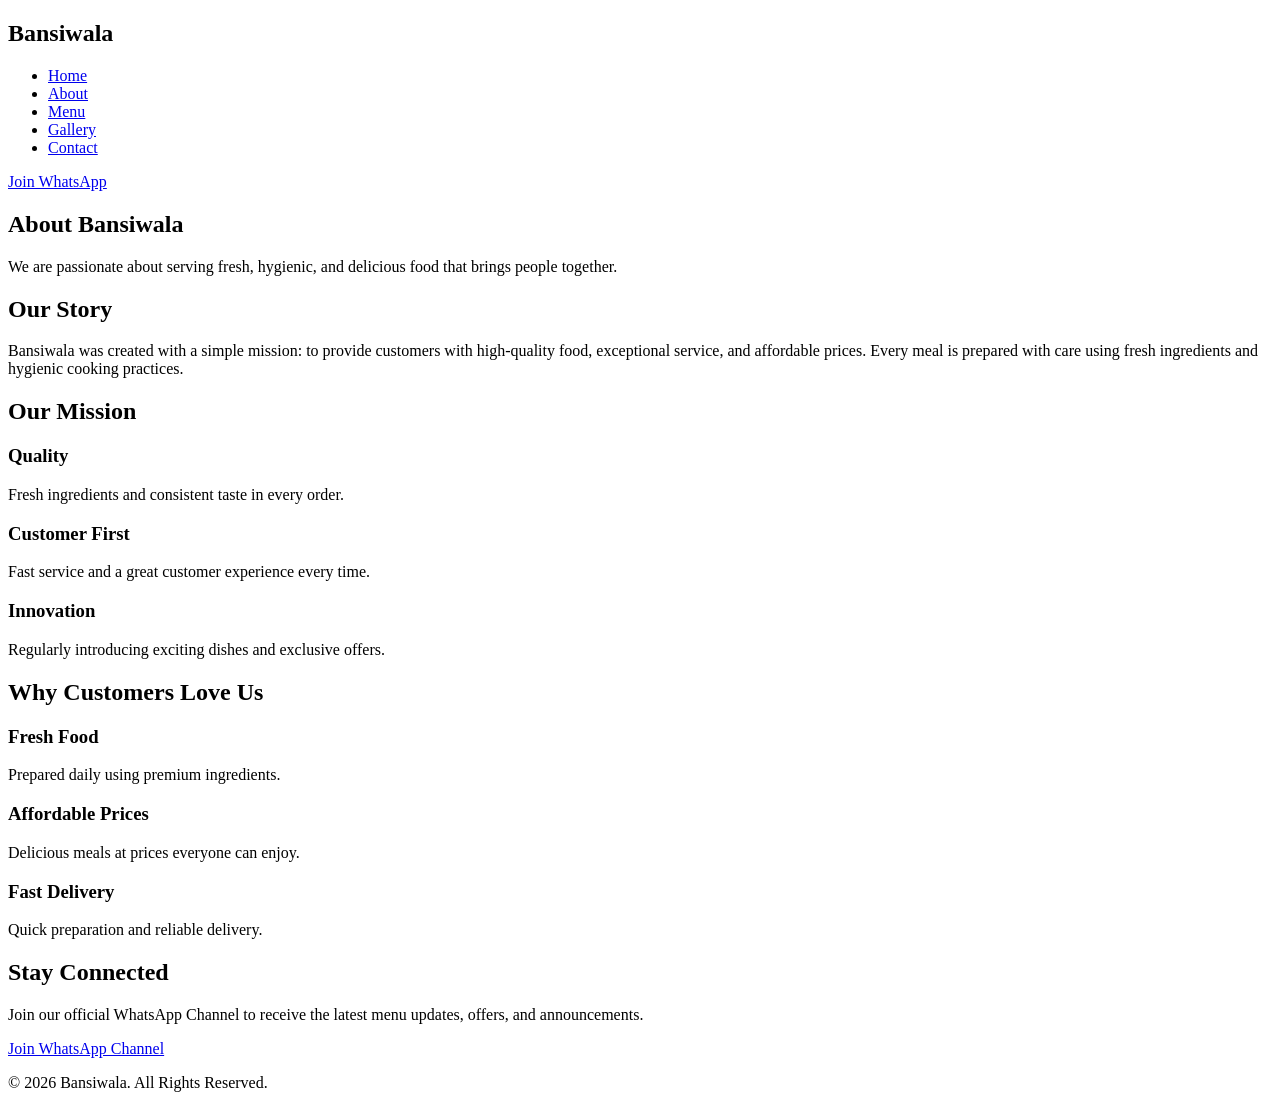
==== about.html @ 68e654a3 "Add files via upload" ====
<!DOCTYPE html>
<html lang="en">
<head>
    <meta charset="UTF-8">
    <meta name="viewport" content="width=device-width, initial-scale=1.0">
    <title>About Us | Bansiwala</title>

    <link rel="stylesheet" href="css/style.css">
</head>
<body>

    <!-- Header -->
    <header>
        <nav class="navbar">

            <div class="logo">
                <h2>Bansiwala</h2>
            </div>

            <ul class="nav-links">
                <li><a href="index.html">Home</a></li>
                <li><a href="about.html" class="active">About</a></li>
                <li><a href="menu.html">Menu</a></li>
                <li><a href="gallery.html">Gallery</a></li>
                <li><a href="contact.html">Contact</a></li>
            </ul>

            <a href="https://whatsapp.com/channel/0029VbCbAxzKAwEdVRpKkp0O"
               target="_blank"
               class="join-btn">
                Join WhatsApp
            </a>

        </nav>
    </header>

    <!-- Hero -->
    <section class="hero">

        <div class="hero-text">

            <h1>About Bansiwala</h1>

            <p>
                We are passionate about serving fresh,
                hygienic, and delicious food that brings
                people together.
            </p>

        </div>

    </section>

    <!-- Our Story -->
    <section>

        <h2>Our Story</h2>

        <p>
            Bansiwala was created with a simple mission:
            to provide customers with high-quality food,
            exceptional service, and affordable prices.
            Every meal is prepared with care using fresh
            ingredients and hygienic cooking practices.
        </p>

    </section>

    <!-- Mission -->
    <section>

        <h2>Our Mission</h2>

        <div class="cards">

            <div class="card">
                <h3>Quality</h3>
                <p>
                    Fresh ingredients and consistent taste
                    in every order.
                </p>
            </div>

            <div class="card">
                <h3>Customer First</h3>
                <p>
                    Fast service and a great customer
                    experience every time.
                </p>
            </div>

            <div class="card">
                <h3>Innovation</h3>
                <p>
                    Regularly introducing exciting dishes
                    and exclusive offers.
                </p>
            </div>

        </div>

    </section>

    <!-- Why Choose Us -->
    <section>

        <h2>Why Customers Love Us</h2>

        <div class="cards">

            <div class="card">
                <h3>Fresh Food</h3>
                <p>
                    Prepared daily using premium ingredients.
                </p>
            </div>

            <div class="card">
                <h3>Affordable Prices</h3>
                <p>
                    Delicious meals at prices everyone can enjoy.
                </p>
            </div>

            <div class="card">
                <h3>Fast Delivery</h3>
                <p>
                    Quick preparation and reliable delivery.
                </p>
            </div>

        </div>

    </section>

    <!-- WhatsApp CTA -->
    <section class="cta">

        <h2>Stay Connected</h2>

        <p>
            Join our official WhatsApp Channel to receive
            the latest menu updates, offers, and announcements.
        </p>

        <a href="https://whatsapp.com/channel/0029VbCbAxzKAwEdVRpKkp0O"
           target="_blank"
           class="hero-btn">
            Join WhatsApp Channel
        </a>

    </section>

    <!-- Footer -->
    <footer>
        <p>© 2026 Bansiwala. All Rights Reserved.</p>
    </footer>

    <script src="js/script.js"></script>

</body>
</html>
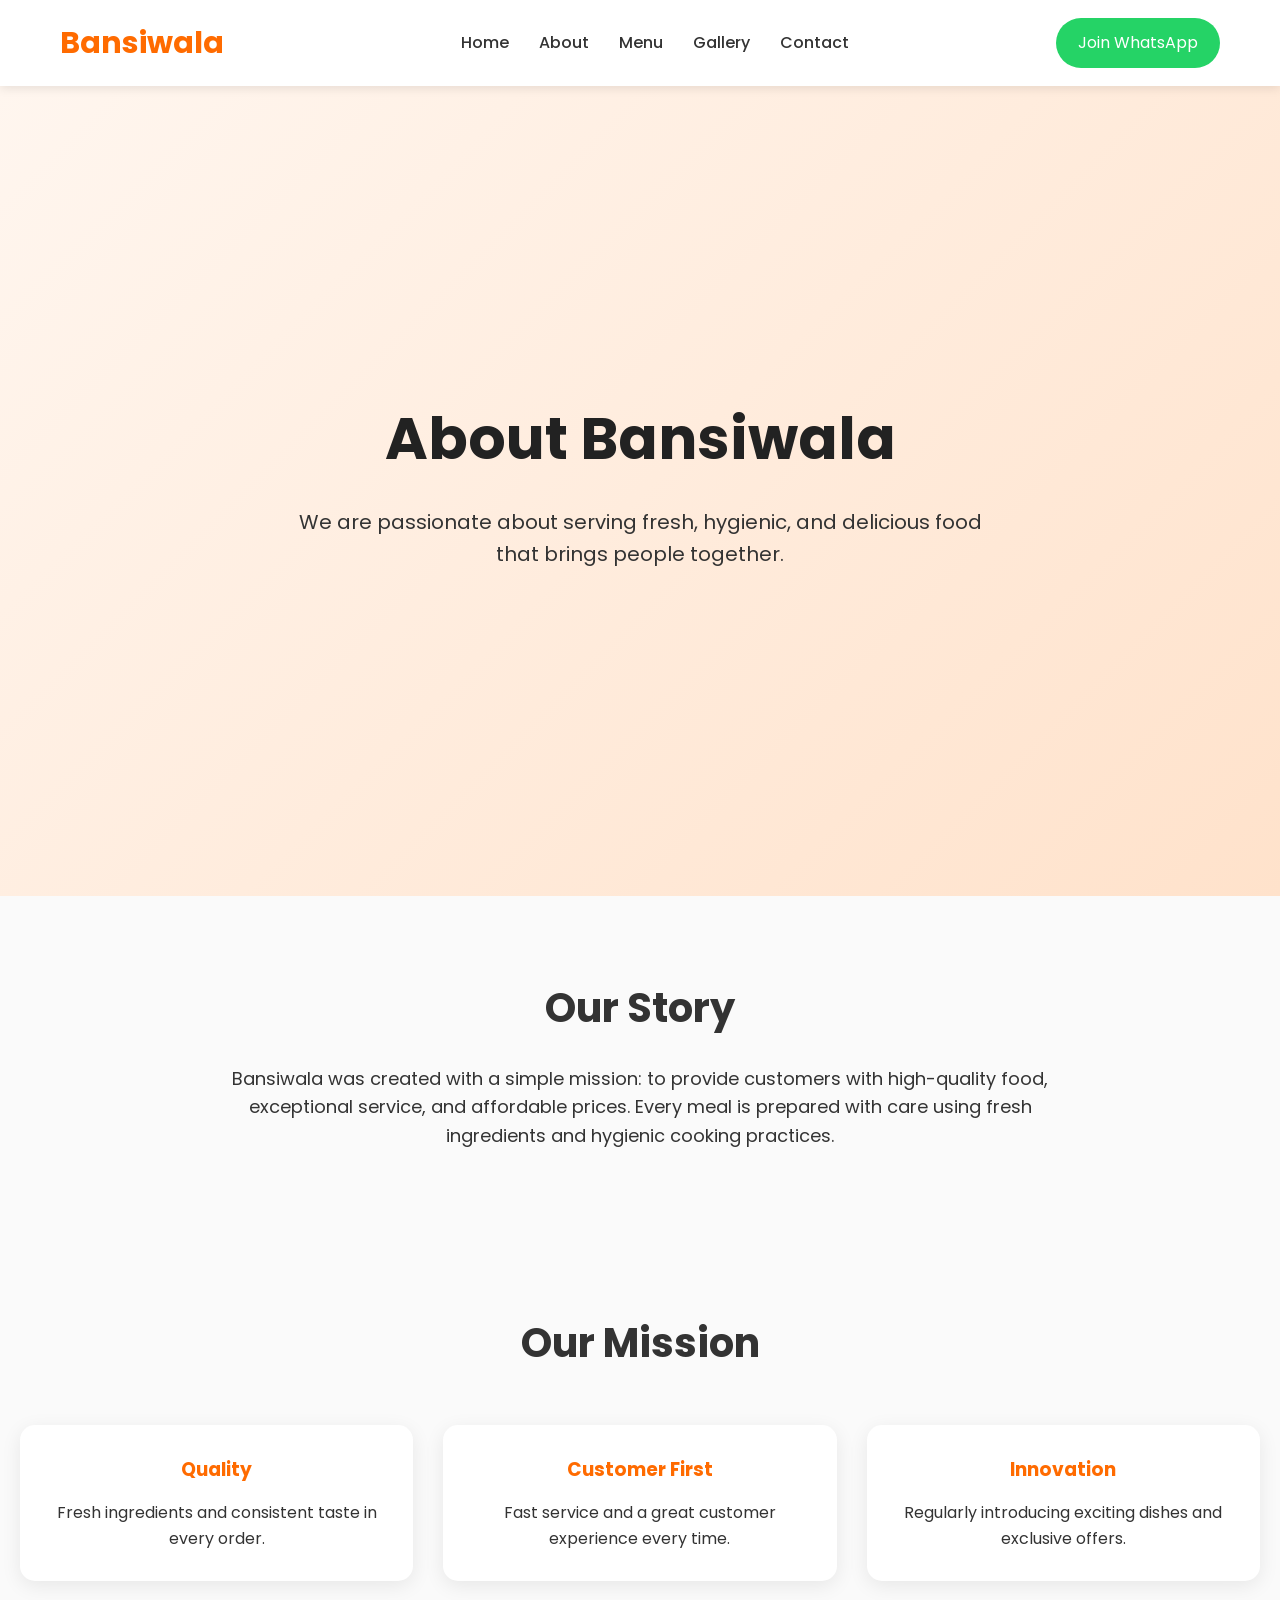
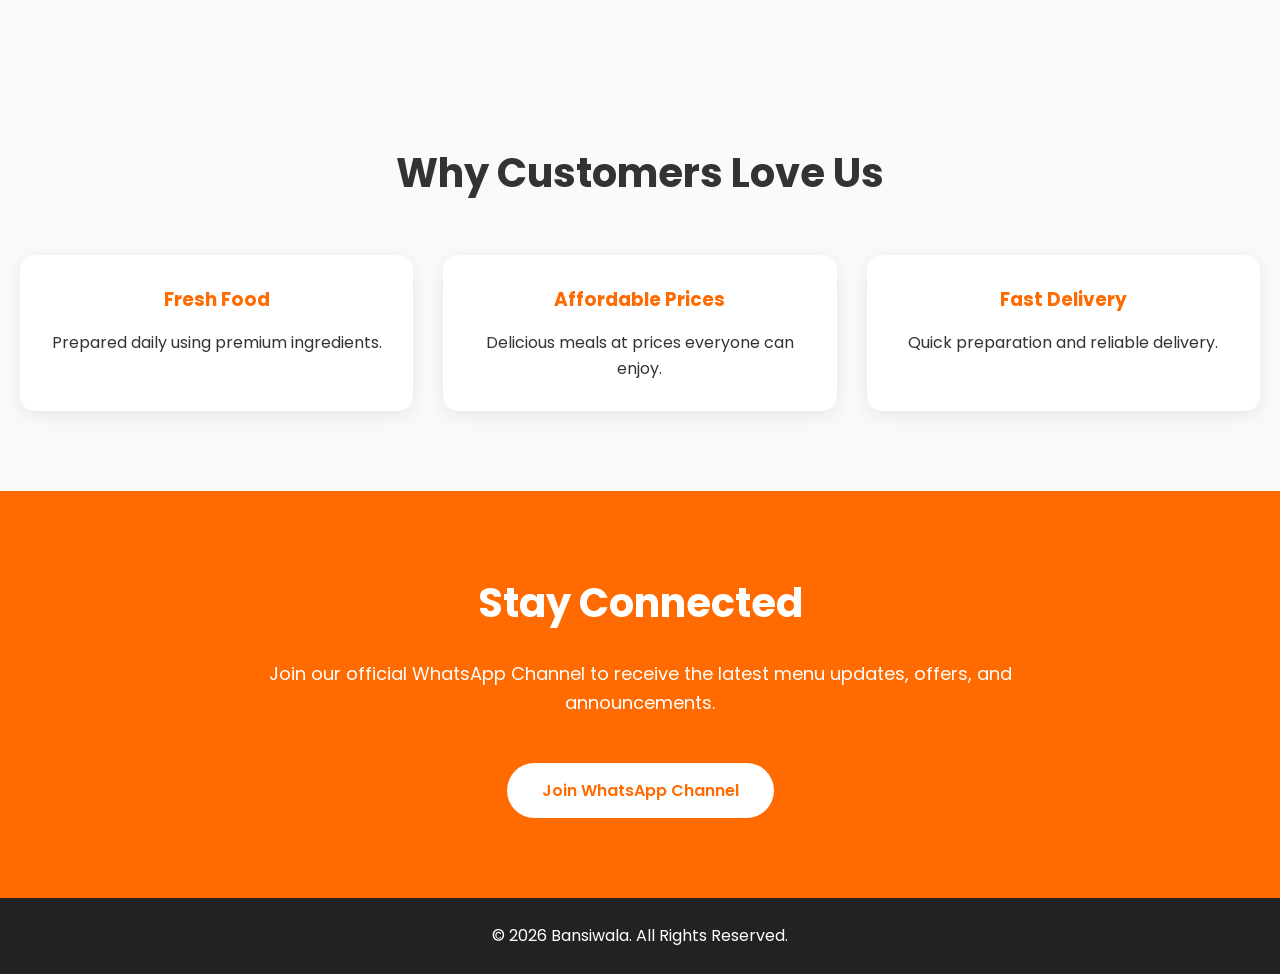
==== commit 0213914c: "Initial commit" ====
--- a/about.html
+++ b/about.html
@@ -1,162 +1,162 @@
-<!DOCTYPE html>
-<html lang="en">
-<head>
-    <meta charset="UTF-8">
-    <meta name="viewport" content="width=device-width, initial-scale=1.0">
-    <title>About Us | Bansiwala</title>
-
-    <link rel="stylesheet" href="css/style.css">
-</head>
-<body>
-
-    <!-- Header -->
-    <header>
-        <nav class="navbar">
-
-            <div class="logo">
-                <h2>Bansiwala</h2>
-            </div>
-
-            <ul class="nav-links">
-                <li><a href="index.html">Home</a></li>
-                <li><a href="about.html" class="active">About</a></li>
-                <li><a href="menu.html">Menu</a></li>
-                <li><a href="gallery.html">Gallery</a></li>
-                <li><a href="contact.html">Contact</a></li>
-            </ul>
-
-            <a href="https://whatsapp.com/channel/0029VbCbAxzKAwEdVRpKkp0O"
-               target="_blank"
-               class="join-btn">
-                Join WhatsApp
-            </a>
-
-        </nav>
-    </header>
-
-    <!-- Hero -->
-    <section class="hero">
-
-        <div class="hero-text">
-
-            <h1>About Bansiwala</h1>
-
-            <p>
-                We are passionate about serving fresh,
-                hygienic, and delicious food that brings
-                people together.
-            </p>
-
-        </div>
-
-    </section>
-
-    <!-- Our Story -->
-    <section>
-
-        <h2>Our Story</h2>
-
-        <p>
-            Bansiwala was created with a simple mission:
-            to provide customers with high-quality food,
-            exceptional service, and affordable prices.
-            Every meal is prepared with care using fresh
-            ingredients and hygienic cooking practices.
-        </p>
-
-    </section>
-
-    <!-- Mission -->
-    <section>
-
-        <h2>Our Mission</h2>
-
-        <div class="cards">
-
-            <div class="card">
-                <h3>Quality</h3>
-                <p>
-                    Fresh ingredients and consistent taste
-                    in every order.
-                </p>
-            </div>
-
-            <div class="card">
-                <h3>Customer First</h3>
-                <p>
-                    Fast service and a great customer
-                    experience every time.
-                </p>
-            </div>
-
-            <div class="card">
-                <h3>Innovation</h3>
-                <p>
-                    Regularly introducing exciting dishes
-                    and exclusive offers.
-                </p>
-            </div>
-
-        </div>
-
-    </section>
-
-    <!-- Why Choose Us -->
-    <section>
-
-        <h2>Why Customers Love Us</h2>
-
-        <div class="cards">
-
-            <div class="card">
-                <h3>Fresh Food</h3>
-                <p>
-                    Prepared daily using premium ingredients.
-                </p>
-            </div>
-
-            <div class="card">
-                <h3>Affordable Prices</h3>
-                <p>
-                    Delicious meals at prices everyone can enjoy.
-                </p>
-            </div>
-
-            <div class="card">
-                <h3>Fast Delivery</h3>
-                <p>
-                    Quick preparation and reliable delivery.
-                </p>
-            </div>
-
-        </div>
-
-    </section>
-
-    <!-- WhatsApp CTA -->
-    <section class="cta">
-
-        <h2>Stay Connected</h2>
-
-        <p>
-            Join our official WhatsApp Channel to receive
-            the latest menu updates, offers, and announcements.
-        </p>
-
-        <a href="https://whatsapp.com/channel/0029VbCbAxzKAwEdVRpKkp0O"
-           target="_blank"
-           class="hero-btn">
-            Join WhatsApp Channel
-        </a>
-
-    </section>
-
-    <!-- Footer -->
-    <footer>
-        <p>© 2026 Bansiwala. All Rights Reserved.</p>
-    </footer>
-
-    <script src="js/script.js"></script>
-
-</body>
+<!DOCTYPE html>
+<html lang="en">
+<head>
+    <meta charset="UTF-8">
+    <meta name="viewport" content="width=device-width, initial-scale=1.0">
+    <title>About Us | Bansiwala</title>
+
+    <link rel="stylesheet" href="css/style.css">
+</head>
+<body>
+
+    <!-- Header -->
+    <header>
+        <nav class="navbar">
+
+            <div class="logo">
+                <h2>Bansiwala</h2>
+            </div>
+
+            <ul class="nav-links">
+                <li><a href="index.html">Home</a></li>
+                <li><a href="about.html" class="active">About</a></li>
+                <li><a href="menu.html">Menu</a></li>
+                <li><a href="gallery.html">Gallery</a></li>
+                <li><a href="contact.html">Contact</a></li>
+            </ul>
+
+            <a href="https://whatsapp.com/channel/0029VbCbAxzKAwEdVRpKkp0O"
+               target="_blank"
+               class="join-btn">
+                Join WhatsApp
+            </a>
+
+        </nav>
+    </header>
+
+    <!-- Hero -->
+    <section class="hero">
+
+        <div class="hero-text">
+
+            <h1>About Bansiwala</h1>
+
+            <p>
+                We are passionate about serving fresh,
+                hygienic, and delicious food that brings
+                people together.
+            </p>
+
+        </div>
+
+    </section>
+
+    <!-- Our Story -->
+    <section>
+
+        <h2>Our Story</h2>
+
+        <p>
+            Bansiwala was created with a simple mission:
+            to provide customers with high-quality food,
+            exceptional service, and affordable prices.
+            Every meal is prepared with care using fresh
+            ingredients and hygienic cooking practices.
+        </p>
+
+    </section>
+
+    <!-- Mission -->
+    <section>
+
+        <h2>Our Mission</h2>
+
+        <div class="cards">
+
+            <div class="card">
+                <h3>Quality</h3>
+                <p>
+                    Fresh ingredients and consistent taste
+                    in every order.
+                </p>
+            </div>
+
+            <div class="card">
+                <h3>Customer First</h3>
+                <p>
+                    Fast service and a great customer
+                    experience every time.
+                </p>
+            </div>
+
+            <div class="card">
+                <h3>Innovation</h3>
+                <p>
+                    Regularly introducing exciting dishes
+                    and exclusive offers.
+                </p>
+            </div>
+
+        </div>
+
+    </section>
+
+    <!-- Why Choose Us -->
+    <section>
+
+        <h2>Why Customers Love Us</h2>
+
+        <div class="cards">
+
+            <div class="card">
+                <h3>Fresh Food</h3>
+                <p>
+                    Prepared daily using premium ingredients.
+                </p>
+            </div>
+
+            <div class="card">
+                <h3>Affordable Prices</h3>
+                <p>
+                    Delicious meals at prices everyone can enjoy.
+                </p>
+            </div>
+
+            <div class="card">
+                <h3>Fast Delivery</h3>
+                <p>
+                    Quick preparation and reliable delivery.
+                </p>
+            </div>
+
+        </div>
+
+    </section>
+
+    <!-- WhatsApp CTA -->
+    <section class="cta">
+
+        <h2>Stay Connected</h2>
+
+        <p>
+            Join our official WhatsApp Channel to receive
+            the latest menu updates, offers, and announcements.
+        </p>
+
+        <a href="https://whatsapp.com/channel/0029VbCbAxzKAwEdVRpKkp0O"
+           target="_blank"
+           class="hero-btn">
+            Join WhatsApp Channel
+        </a>
+
+    </section>
+
+    <!-- Footer -->
+    <footer>
+        <p>© 2026 Bansiwala. All Rights Reserved.</p>
+    </footer>
+
+    <script src="js/script.js"></script>
+
+</body>
 </html>
--- a/css/style.css
+++ b/css/style.css
@@ -0,0 +1,262 @@
+/* Google Font */
+@import url('https://fonts.googleapis.com/css2?family=Poppins:wght@300;400;500;600;700&display=swap');
+
+*{
+    margin:0;
+    padding:0;
+    box-sizing:border-box;
+    font-family:'Poppins',sans-serif;
+    scroll-behavior:smooth;
+}
+
+body{
+    background:#fafafa;
+    color:#333;
+    line-height:1.6;
+}
+
+/* ================= HEADER ================= */
+
+header{
+    position:sticky;
+    top:0;
+    width:100%;
+    background:#ffffff;
+    box-shadow:0 2px 10px rgba(0,0,0,.1);
+    z-index:1000;
+}
+
+.navbar{
+    max-width:1200px;
+    margin:auto;
+    padding:18px 20px;
+    display:flex;
+    justify-content:space-between;
+    align-items:center;
+}
+
+.logo h2{
+    color:#ff6b00;
+    font-size:30px;
+    font-weight:700;
+}
+
+.nav-links{
+    display:flex;
+    list-style:none;
+}
+
+.nav-links li{
+    margin-left:30px;
+}
+
+.nav-links a{
+    text-decoration:none;
+    color:#333;
+    font-weight:500;
+    transition:.3s;
+}
+
+.nav-links a:hover{
+    color:#ff6b00;
+}
+
+.join-btn{
+    background:#25D366;
+    color:white;
+    padding:12px 22px;
+    border-radius:40px;
+    text-decoration:none;
+    transition:.3s;
+}
+
+.join-btn:hover{
+    background:#1ea952;
+}
+
+/* ================= HERO ================= */
+
+.hero{
+    min-height:90vh;
+    display:flex;
+    justify-content:center;
+    align-items:center;
+    text-align:center;
+    padding:40px;
+    background:linear-gradient(135deg,#fff6ef,#ffe2cb);
+}
+
+.hero-text{
+    max-width:700px;
+}
+
+.hero h1{
+    font-size:58px;
+    margin-bottom:20px;
+    color:#222;
+}
+
+.hero p{
+    font-size:20px;
+    margin-bottom:18px;
+}
+
+.hero-btn{
+    display:inline-block;
+    margin-top:15px;
+    background:#ff6b00;
+    color:white;
+    text-decoration:none;
+    padding:15px 35px;
+    border-radius:50px;
+    transition:.3s;
+    font-weight:600;
+}
+
+.hero-btn:hover{
+    background:#e55f00;
+    transform:translateY(-2px);
+}
+
+/* ================= SECTION ================= */
+
+section{
+    padding:80px 20px;
+}
+
+section h2{
+    text-align:center;
+    font-size:40px;
+    margin-bottom:25px;
+}
+
+section p{
+    text-align:center;
+    max-width:850px;
+    margin:auto;
+    font-size:18px;
+}
+
+/* ================= FEATURED ================= */
+
+.cards{
+    margin-top:50px;
+    display:grid;
+    grid-template-columns:repeat(auto-fit,minmax(280px,1fr));
+    gap:30px;
+}
+
+.card{
+    background:white;
+    padding:30px;
+    border-radius:15px;
+    text-align:center;
+    box-shadow:0 5px 20px rgba(0,0,0,.08);
+    transition:.3s;
+}
+
+.card:hover{
+    transform:translateY(-10px);
+}
+
+.card h3{
+    color:#ff6b00;
+    margin-bottom:15px;
+}
+
+.card p{
+    font-size:16px;
+}
+
+/* ================= CTA ================= */
+
+.cta{
+    background:#ff6b00;
+    color:white;
+    text-align:center;
+}
+
+.cta h2{
+    color:white;
+}
+
+.cta p{
+    margin-bottom:30px;
+}
+
+.cta .hero-btn{
+    background:white;
+    color:#ff6b00;
+}
+
+.cta .hero-btn:hover{
+    background:#f1f1f1;
+}
+
+/* ================= CONTACT ================= */
+
+#contact p{
+    margin:10px auto;
+}
+
+/* ================= FOOTER ================= */
+
+footer{
+    background:#222;
+    color:white;
+    text-align:center;
+    padding:25px;
+}
+
+/* ================= RESPONSIVE ================= */
+
+@media(max-width:900px){
+
+    .navbar{
+        flex-direction:column;
+        gap:20px;
+    }
+
+    .nav-links{
+        flex-wrap:wrap;
+        justify-content:center;
+    }
+
+    .nav-links li{
+        margin:10px;
+    }
+
+    .hero h1{
+        font-size:42px;
+    }
+
+    .hero p{
+        font-size:18px;
+    }
+
+}
+
+@media(max-width:600px){
+
+    .hero{
+        padding:20px;
+    }
+
+    .hero h1{
+        font-size:34px;
+    }
+
+    section h2{
+        font-size:30px;
+    }
+
+    .hero-btn{
+        padding:13px 28px;
+    }
+
+    .join-btn{
+        width:100%;
+        text-align:center;
+    }
+
+}
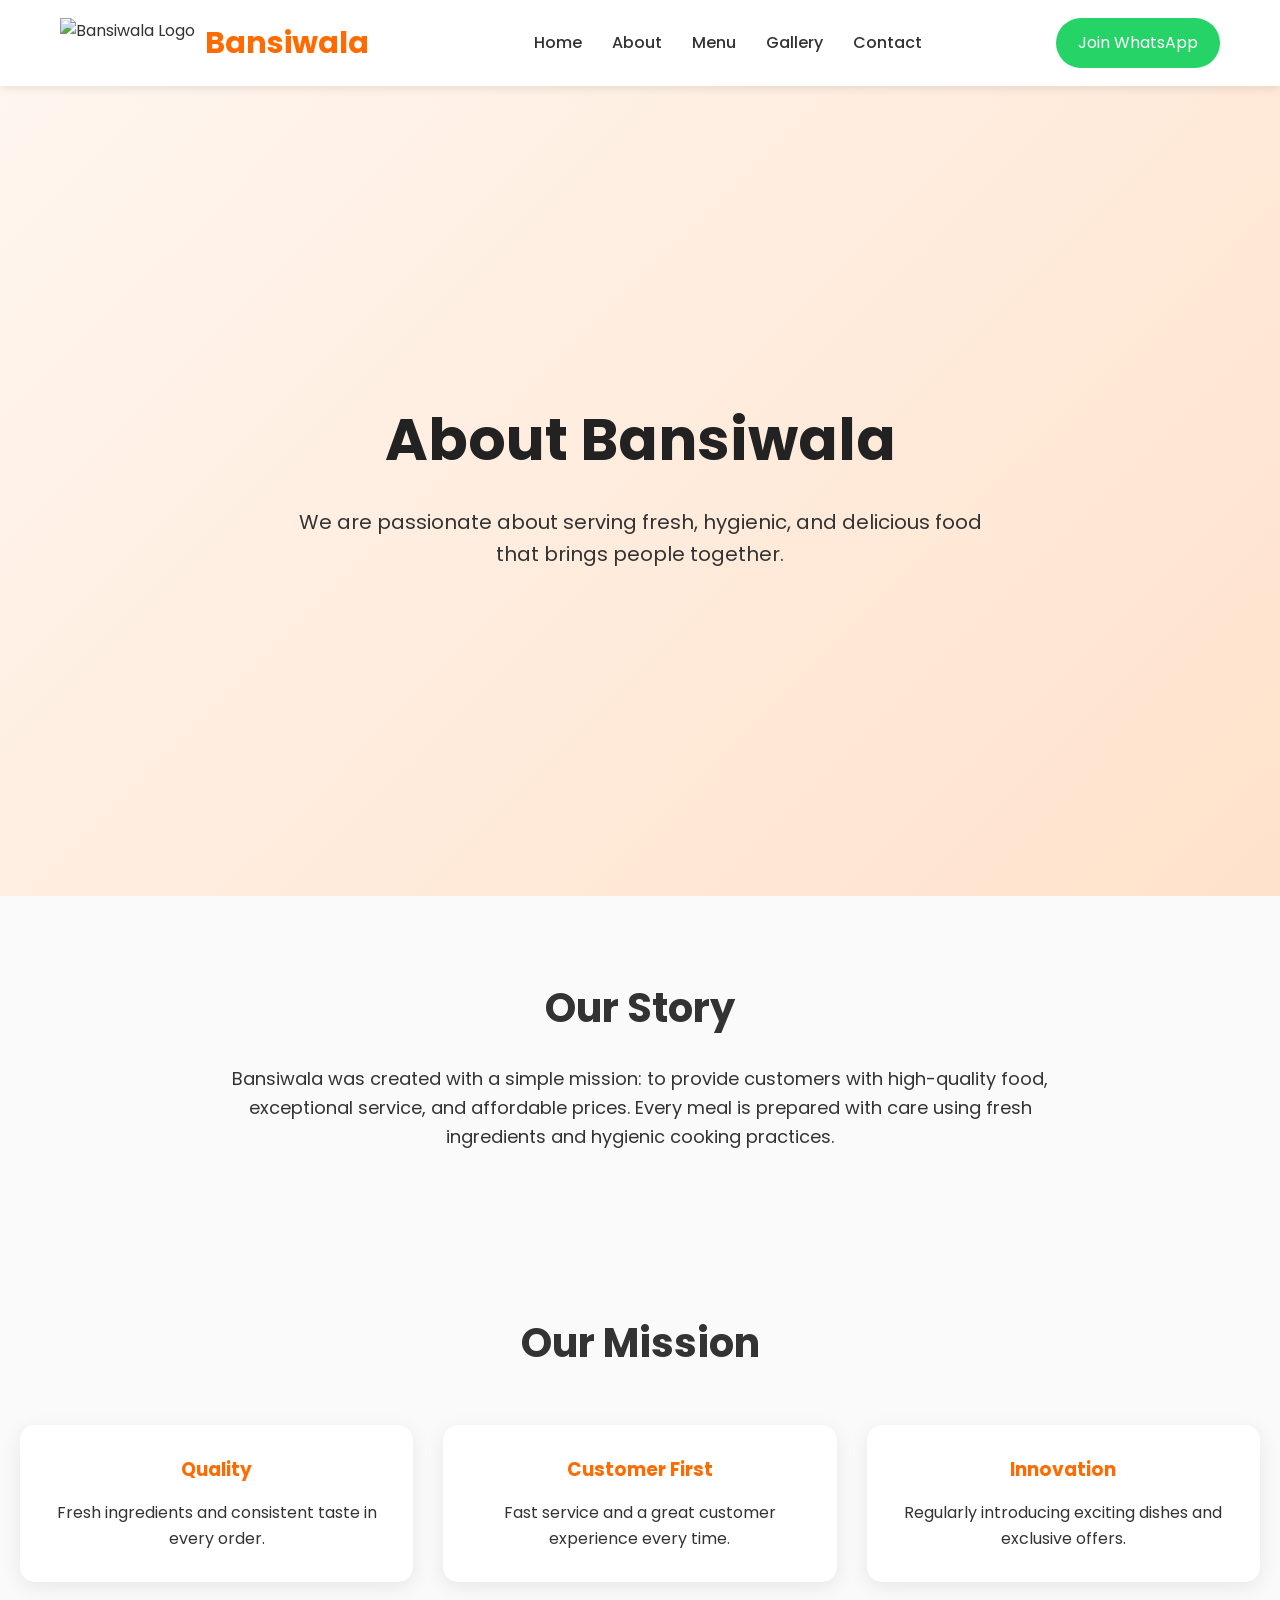
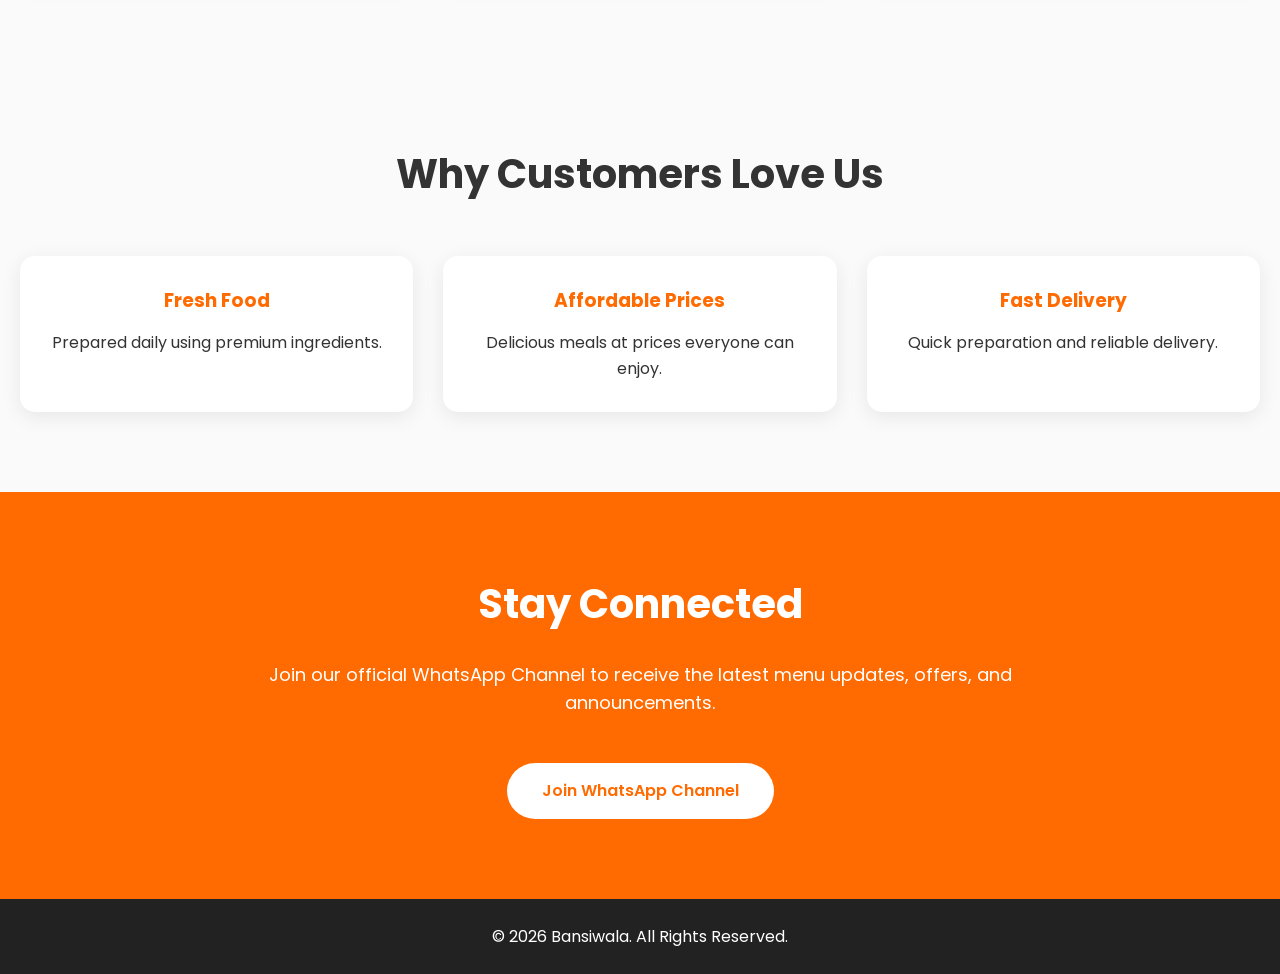
==== commit 9d9973f5: "cart chanes and format changes" ====
--- a/about.html
+++ b/about.html
@@ -14,6 +14,7 @@
         <nav class="navbar">
 
             <div class="logo">
+                <img src="images/logo.png" alt="Bansiwala Logo" class="logo-img">
                 <h2>Bansiwala</h2>
             </div>
 
@@ -156,7 +157,7 @@
         <p>© 2026 Bansiwala. All Rights Reserved.</p>
     </footer>
 
-    <script src="js/script.js"></script>
+    <script src="script/script.js"></script>
 
 </body>
 </html>
--- a/css/style.css
+++ b/css/style.css
@@ -33,6 +33,21 @@
     display:flex;
     justify-content:space-between;
     align-items:center;
+}
+
+.logo {
+    display: flex;
+    align-items: center;
+    gap: 10px;
+}
+
+.logo-img {
+    height: 50px;
+    width: auto;
+}
+
+.logo h2 {
+    margin: 0;
 }
 
 .logo h2{
@@ -208,6 +223,205 @@
     padding:25px;
 }
 
+/* ================= CART ================= */
+
+.cart-btn {
+    background: #ff6b00;
+    color: white;
+    border: none;
+    padding: 12px 22px;
+    border-radius: 40px;
+    cursor: pointer;
+    font-weight: 600;
+    font-size: 16px;
+    transition: .3s;
+}
+
+.cart-btn:hover {
+    background: #e55f00;
+}
+
+#cartCount {
+    background: #e55f00;
+    border-radius: 50%;
+    padding: 2px 8px;
+    margin-left: 5px;
+}
+
+.card-footer {
+    display: flex;
+    justify-content: space-between;
+    align-items: center;
+    margin-top: 15px;
+    padding-top: 15px;
+    border-top: 1px solid #f0f0f0;
+}
+
+.card-footer .price {
+    font-size: 22px;
+    color: #ff6b00;
+    margin: 0;
+}
+
+.add-to-cart {
+    background: #ff6b00;
+    color: white;
+    border: none;
+    padding: 8px 16px;
+    border-radius: 20px;
+    cursor: pointer;
+    font-weight: 600;
+    transition: .3s;
+    font-size: 14px;
+}
+
+.add-to-cart:hover {
+    background: #e55f00;
+    transform: scale(1.05);
+}
+
+/* Modal */
+.modal {
+    display: none;
+    position: fixed;
+    z-index: 2000;
+    left: 0;
+    top: 0;
+    width: 100%;
+    height: 100%;
+    background-color: rgba(0, 0, 0, 0.5);
+}
+
+.modal-content {
+    background-color: white;
+    margin: 5% auto;
+    padding: 30px;
+    border-radius: 15px;
+    width: 90%;
+    max-width: 500px;
+    max-height: 70vh;
+    overflow-y: auto;
+}
+
+.close {
+    color: #aaa;
+    float: right;
+    font-size: 28px;
+    font-weight: bold;
+    cursor: pointer;
+}
+
+.close:hover,
+.close:focus {
+    color: #000;
+}
+
+.modal-content h2 {
+    margin-bottom: 20px;
+    color: #ff6b00;
+}
+
+.cart-item {
+    display: flex;
+    justify-content: space-between;
+    align-items: center;
+    padding: 12px;
+    border-bottom: 1px solid #f0f0f0;
+    margin-bottom: 10px;
+}
+
+.item-info {
+    text-align: left;
+    flex: 1;
+}
+
+.item-info h4 {
+    margin: 0;
+    color: #333;
+}
+
+.item-info p {
+    margin: 5px 0 0 0;
+    color: #666;
+    font-size: 14px;
+}
+
+.item-actions {
+    display: flex;
+    align-items: center;
+    gap: 10px;
+}
+
+.qty-btn {
+    background: #f0f0f0;
+    border: none;
+    width: 28px;
+    height: 28px;
+    border-radius: 4px;
+    cursor: pointer;
+    font-weight: 600;
+}
+
+.qty-btn:hover {
+    background: #ddd;
+}
+
+.remove-btn {
+    background: #ff4444;
+    color: white;
+    border: none;
+    padding: 5px 12px;
+    border-radius: 20px;
+    cursor: pointer;
+    font-size: 12px;
+    transition: .3s;
+}
+
+.remove-btn:hover {
+    background: #cc0000;
+}
+
+.cart-total {
+    margin-top: 20px;
+    padding-top: 15px;
+    border-top: 2px solid #ff6b00;
+    text-align: right;
+}
+
+.cart-total h3 {
+    color: #ff6b00;
+    margin: 0;
+    font-size: 22px;
+}
+
+.checkout-btn {
+    width: 100%;
+    background: #25D366;
+    color: white;
+    border: none;
+    padding: 15px;
+    border-radius: 25px;
+    font-weight: 600;
+    font-size: 16px;
+    cursor: pointer;
+    margin-top: 20px;
+    transition: .3s;
+}
+
+.checkout-btn:hover {
+    background: #1ea952;
+}
+
+#cartItems {
+    min-height: 100px;
+}
+
+.empty-cart {
+    text-align: center;
+    padding: 40px 20px;
+    color: #666;
+}
+
 /* ================= RESPONSIVE ================= */
 
 @media(max-width:900px){
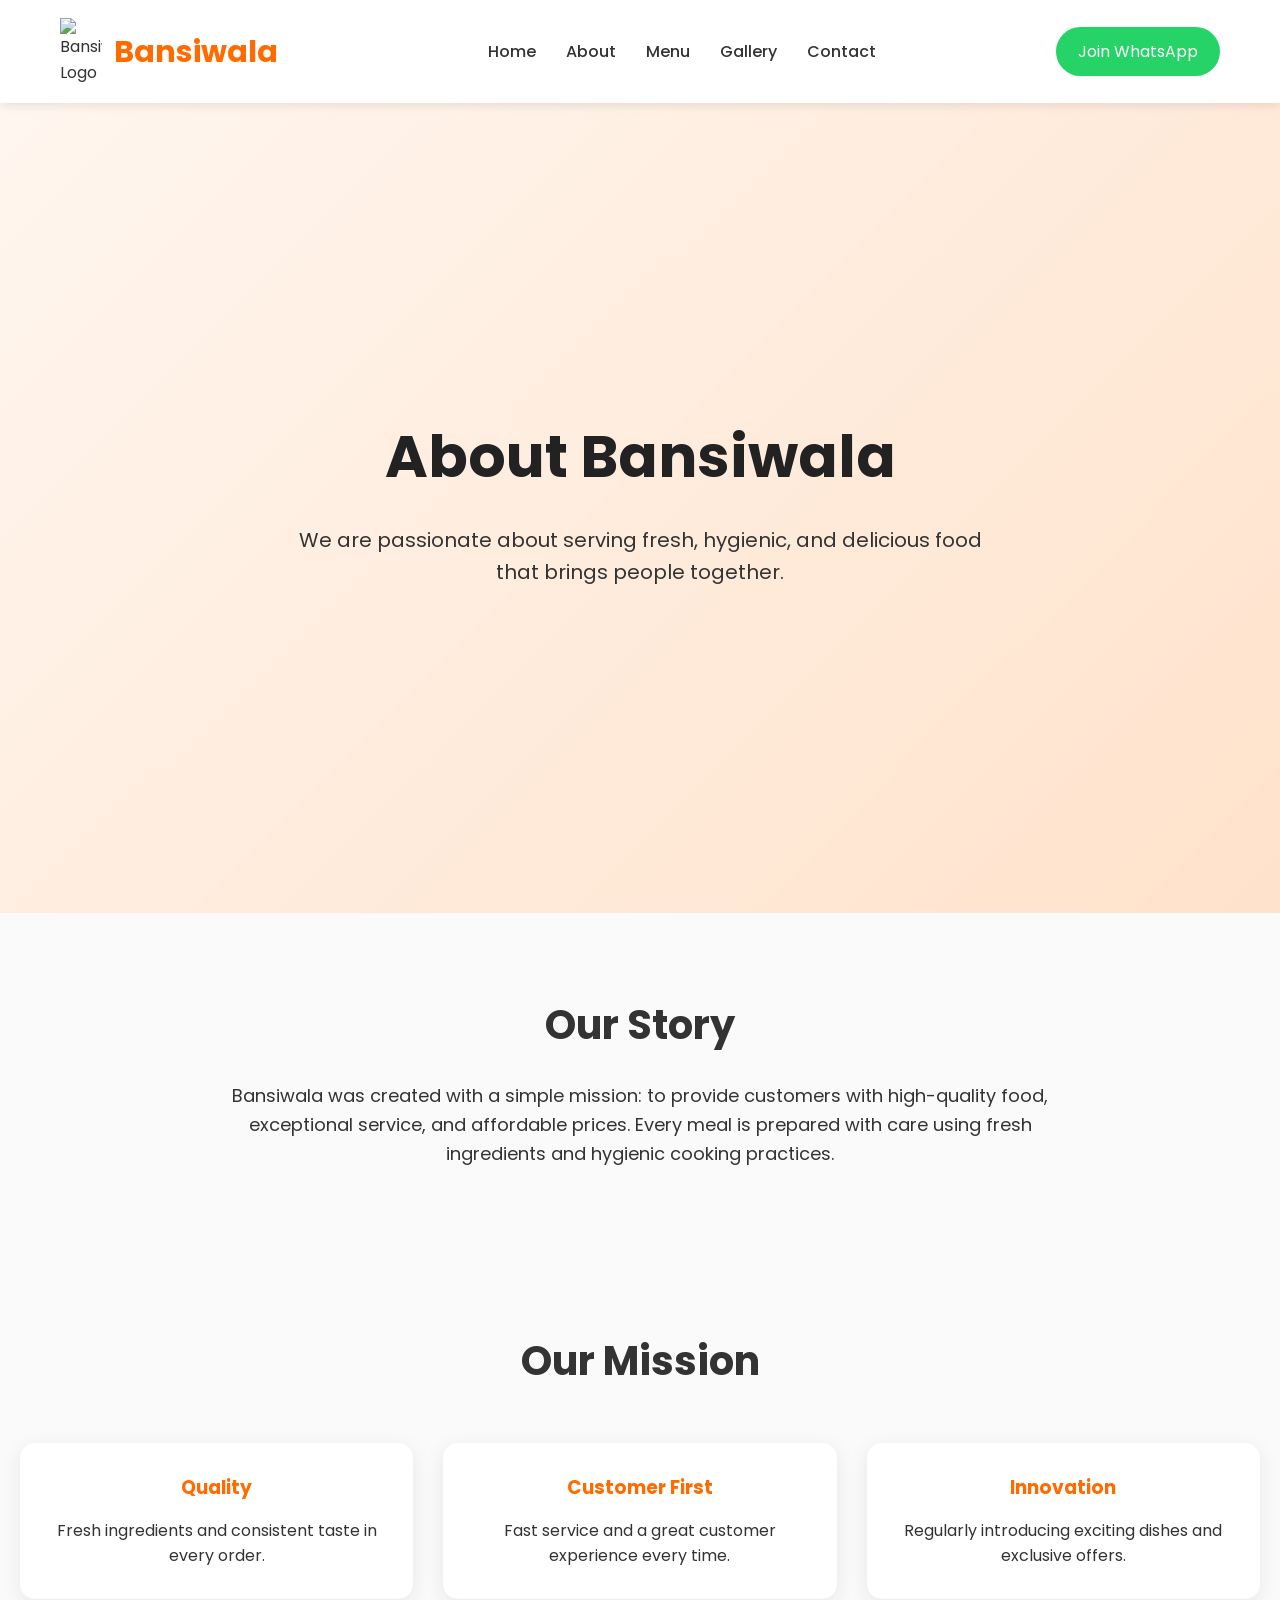
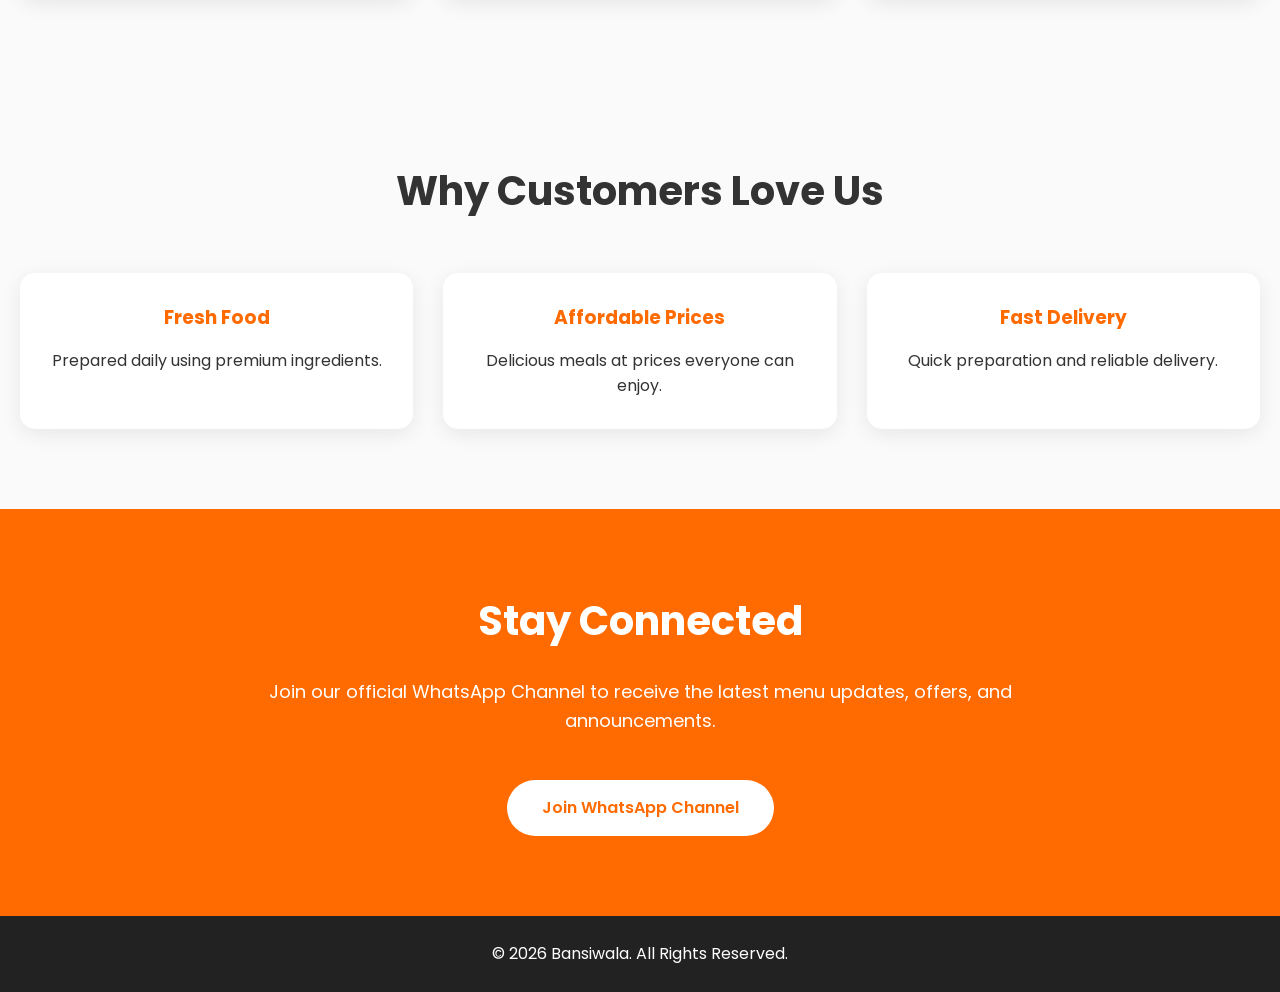
==== commit 87d17461: "Cart changes and logo changes" ====
--- a/about.html
+++ b/about.html
@@ -1,163 +1,163 @@
-<!DOCTYPE html>
-<html lang="en">
-<head>
-    <meta charset="UTF-8">
-    <meta name="viewport" content="width=device-width, initial-scale=1.0">
-    <title>About Us | Bansiwala</title>
-
-    <link rel="stylesheet" href="css/style.css">
-</head>
-<body>
-
-    <!-- Header -->
-    <header>
-        <nav class="navbar">
-
-            <div class="logo">
-                <img src="images/logo.png" alt="Bansiwala Logo" class="logo-img">
-                <h2>Bansiwala</h2>
-            </div>
-
-            <ul class="nav-links">
-                <li><a href="index.html">Home</a></li>
-                <li><a href="about.html" class="active">About</a></li>
-                <li><a href="menu.html">Menu</a></li>
-                <li><a href="gallery.html">Gallery</a></li>
-                <li><a href="contact.html">Contact</a></li>
-            </ul>
-
-            <a href="https://whatsapp.com/channel/0029VbCbAxzKAwEdVRpKkp0O"
-               target="_blank"
-               class="join-btn">
-                Join WhatsApp
-            </a>
-
-        </nav>
-    </header>
-
-    <!-- Hero -->
-    <section class="hero">
-
-        <div class="hero-text">
-
-            <h1>About Bansiwala</h1>
-
-            <p>
-                We are passionate about serving fresh,
-                hygienic, and delicious food that brings
-                people together.
-            </p>
-
-        </div>
-
-    </section>
-
-    <!-- Our Story -->
-    <section>
-
-        <h2>Our Story</h2>
-
-        <p>
-            Bansiwala was created with a simple mission:
-            to provide customers with high-quality food,
-            exceptional service, and affordable prices.
-            Every meal is prepared with care using fresh
-            ingredients and hygienic cooking practices.
-        </p>
-
-    </section>
-
-    <!-- Mission -->
-    <section>
-
-        <h2>Our Mission</h2>
-
-        <div class="cards">
-
-            <div class="card">
-                <h3>Quality</h3>
-                <p>
-                    Fresh ingredients and consistent taste
-                    in every order.
-                </p>
-            </div>
-
-            <div class="card">
-                <h3>Customer First</h3>
-                <p>
-                    Fast service and a great customer
-                    experience every time.
-                </p>
-            </div>
-
-            <div class="card">
-                <h3>Innovation</h3>
-                <p>
-                    Regularly introducing exciting dishes
-                    and exclusive offers.
-                </p>
-            </div>
-
-        </div>
-
-    </section>
-
-    <!-- Why Choose Us -->
-    <section>
-
-        <h2>Why Customers Love Us</h2>
-
-        <div class="cards">
-
-            <div class="card">
-                <h3>Fresh Food</h3>
-                <p>
-                    Prepared daily using premium ingredients.
-                </p>
-            </div>
-
-            <div class="card">
-                <h3>Affordable Prices</h3>
-                <p>
-                    Delicious meals at prices everyone can enjoy.
-                </p>
-            </div>
-
-            <div class="card">
-                <h3>Fast Delivery</h3>
-                <p>
-                    Quick preparation and reliable delivery.
-                </p>
-            </div>
-
-        </div>
-
-    </section>
-
-    <!-- WhatsApp CTA -->
-    <section class="cta">
-
-        <h2>Stay Connected</h2>
-
-        <p>
-            Join our official WhatsApp Channel to receive
-            the latest menu updates, offers, and announcements.
-        </p>
-
-        <a href="https://whatsapp.com/channel/0029VbCbAxzKAwEdVRpKkp0O"
-           target="_blank"
-           class="hero-btn">
-            Join WhatsApp Channel
-        </a>
-
-    </section>
-
-    <!-- Footer -->
-    <footer>
-        <p>© 2026 Bansiwala. All Rights Reserved.</p>
-    </footer>
-
-    <script src="script/script.js"></script>
-
-</body>
+<!DOCTYPE html>
+<html lang="en">
+<head>
+    <meta charset="UTF-8">
+    <meta name="viewport" content="width=device-width, initial-scale=1.0">
+    <title>About Us | Bansiwala</title>
+
+    <link rel="stylesheet" href="css/style.css">
+</head>
+<body>
+
+    <!-- Header -->
+    <header>
+        <nav class="navbar">
+
+            <div class="logo">
+                <img src="images/logo.png" alt="Bansiwala Logo" class="logo-img">
+                <h2>Bansiwala</h2>
+            </div>
+
+            <ul class="nav-links">
+                <li><a href="index.html">Home</a></li>
+                <li><a href="about.html" class="active">About</a></li>
+                <li><a href="menu.html">Menu</a></li>
+                <li><a href="gallery.html">Gallery</a></li>
+                <li><a href="contact.html">Contact</a></li>
+            </ul>
+
+            <a href="https://whatsapp.com/channel/0029VbCbAxzKAwEdVRpKkp0O"
+               target="_blank"
+               class="join-btn">
+                Join WhatsApp
+            </a>
+
+        </nav>
+    </header>
+
+    <!-- Hero -->
+    <section class="hero">
+
+        <div class="hero-text">
+
+            <h1>About Bansiwala</h1>
+
+            <p>
+                We are passionate about serving fresh,
+                hygienic, and delicious food that brings
+                people together.
+            </p>
+
+        </div>
+
+    </section>
+
+    <!-- Our Story -->
+    <section>
+
+        <h2>Our Story</h2>
+
+        <p>
+            Bansiwala was created with a simple mission:
+            to provide customers with high-quality food,
+            exceptional service, and affordable prices.
+            Every meal is prepared with care using fresh
+            ingredients and hygienic cooking practices.
+        </p>
+
+    </section>
+
+    <!-- Mission -->
+    <section>
+
+        <h2>Our Mission</h2>
+
+        <div class="cards">
+
+            <div class="card">
+                <h3>Quality</h3>
+                <p>
+                    Fresh ingredients and consistent taste
+                    in every order.
+                </p>
+            </div>
+
+            <div class="card">
+                <h3>Customer First</h3>
+                <p>
+                    Fast service and a great customer
+                    experience every time.
+                </p>
+            </div>
+
+            <div class="card">
+                <h3>Innovation</h3>
+                <p>
+                    Regularly introducing exciting dishes
+                    and exclusive offers.
+                </p>
+            </div>
+
+        </div>
+
+    </section>
+
+    <!-- Why Choose Us -->
+    <section>
+
+        <h2>Why Customers Love Us</h2>
+
+        <div class="cards">
+
+            <div class="card">
+                <h3>Fresh Food</h3>
+                <p>
+                    Prepared daily using premium ingredients.
+                </p>
+            </div>
+
+            <div class="card">
+                <h3>Affordable Prices</h3>
+                <p>
+                    Delicious meals at prices everyone can enjoy.
+                </p>
+            </div>
+
+            <div class="card">
+                <h3>Fast Delivery</h3>
+                <p>
+                    Quick preparation and reliable delivery.
+                </p>
+            </div>
+
+        </div>
+
+    </section>
+
+    <!-- WhatsApp CTA -->
+    <section class="cta">
+
+        <h2>Stay Connected</h2>
+
+        <p>
+            Join our official WhatsApp Channel to receive
+            the latest menu updates, offers, and announcements.
+        </p>
+
+        <a href="https://whatsapp.com/channel/0029VbCbAxzKAwEdVRpKkp0O"
+           target="_blank"
+           class="hero-btn">
+            Join WhatsApp Channel
+        </a>
+
+    </section>
+
+    <!-- Footer -->
+    <footer>
+        <p>© 2026 Bansiwala. All Rights Reserved.</p>
+    </footer>
+
+    <script src="js/script.js"></script>
+
+</body>
 </html>
--- a/css/style.css
+++ b/css/style.css
@@ -1,476 +1,275 @@
-/* Google Font */
-@import url('https://fonts.googleapis.com/css2?family=Poppins:wght@300;400;500;600;700&display=swap');
-
-*{
-    margin:0;
-    padding:0;
-    box-sizing:border-box;
-    font-family:'Poppins',sans-serif;
-    scroll-behavior:smooth;
-}
-
-body{
-    background:#fafafa;
-    color:#333;
-    line-height:1.6;
-}
-
-/* ================= HEADER ================= */
-
-header{
-    position:sticky;
-    top:0;
-    width:100%;
-    background:#ffffff;
-    box-shadow:0 2px 10px rgba(0,0,0,.1);
-    z-index:1000;
-}
-
-.navbar{
-    max-width:1200px;
-    margin:auto;
-    padding:18px 20px;
-    display:flex;
-    justify-content:space-between;
-    align-items:center;
-}
-
-.logo {
-    display: flex;
-    align-items: center;
-    gap: 10px;
-}
-
-.logo-img {
-    height: 50px;
-    width: auto;
-}
-
-.logo h2 {
-    margin: 0;
-}
-
-.logo h2{
-    color:#ff6b00;
-    font-size:30px;
-    font-weight:700;
-}
-
-.nav-links{
-    display:flex;
-    list-style:none;
-}
-
-.nav-links li{
-    margin-left:30px;
-}
-
-.nav-links a{
-    text-decoration:none;
-    color:#333;
-    font-weight:500;
-    transition:.3s;
-}
-
-.nav-links a:hover{
-    color:#ff6b00;
-}
-
-.join-btn{
-    background:#25D366;
-    color:white;
-    padding:12px 22px;
-    border-radius:40px;
-    text-decoration:none;
-    transition:.3s;
-}
-
-.join-btn:hover{
-    background:#1ea952;
-}
-
-/* ================= HERO ================= */
-
-.hero{
-    min-height:90vh;
-    display:flex;
-    justify-content:center;
-    align-items:center;
-    text-align:center;
-    padding:40px;
-    background:linear-gradient(135deg,#fff6ef,#ffe2cb);
-}
-
-.hero-text{
-    max-width:700px;
-}
-
-.hero h1{
-    font-size:58px;
-    margin-bottom:20px;
-    color:#222;
-}
-
-.hero p{
-    font-size:20px;
-    margin-bottom:18px;
-}
-
-.hero-btn{
-    display:inline-block;
-    margin-top:15px;
-    background:#ff6b00;
-    color:white;
-    text-decoration:none;
-    padding:15px 35px;
-    border-radius:50px;
-    transition:.3s;
-    font-weight:600;
-}
-
-.hero-btn:hover{
-    background:#e55f00;
-    transform:translateY(-2px);
-}
-
-/* ================= SECTION ================= */
-
-section{
-    padding:80px 20px;
-}
-
-section h2{
-    text-align:center;
-    font-size:40px;
-    margin-bottom:25px;
-}
-
-section p{
-    text-align:center;
-    max-width:850px;
-    margin:auto;
-    font-size:18px;
-}
-
-/* ================= FEATURED ================= */
-
-.cards{
-    margin-top:50px;
-    display:grid;
-    grid-template-columns:repeat(auto-fit,minmax(280px,1fr));
-    gap:30px;
-}
-
-.card{
-    background:white;
-    padding:30px;
-    border-radius:15px;
-    text-align:center;
-    box-shadow:0 5px 20px rgba(0,0,0,.08);
-    transition:.3s;
-}
-
-.card:hover{
-    transform:translateY(-10px);
-}
-
-.card h3{
-    color:#ff6b00;
-    margin-bottom:15px;
-}
-
-.card p{
-    font-size:16px;
-}
-
-/* ================= CTA ================= */
-
-.cta{
-    background:#ff6b00;
-    color:white;
-    text-align:center;
-}
-
-.cta h2{
-    color:white;
-}
-
-.cta p{
-    margin-bottom:30px;
-}
-
-.cta .hero-btn{
-    background:white;
-    color:#ff6b00;
-}
-
-.cta .hero-btn:hover{
-    background:#f1f1f1;
-}
-
-/* ================= CONTACT ================= */
-
-#contact p{
-    margin:10px auto;
-}
-
-/* ================= FOOTER ================= */
-
-footer{
-    background:#222;
-    color:white;
-    text-align:center;
-    padding:25px;
-}
-
-/* ================= CART ================= */
-
-.cart-btn {
-    background: #ff6b00;
-    color: white;
-    border: none;
-    padding: 12px 22px;
-    border-radius: 40px;
-    cursor: pointer;
-    font-weight: 600;
-    font-size: 16px;
-    transition: .3s;
-}
-
-.cart-btn:hover {
-    background: #e55f00;
-}
-
-#cartCount {
-    background: #e55f00;
-    border-radius: 50%;
-    padding: 2px 8px;
-    margin-left: 5px;
-}
-
-.card-footer {
-    display: flex;
-    justify-content: space-between;
-    align-items: center;
-    margin-top: 15px;
-    padding-top: 15px;
-    border-top: 1px solid #f0f0f0;
-}
-
-.card-footer .price {
-    font-size: 22px;
-    color: #ff6b00;
-    margin: 0;
-}
-
-.add-to-cart {
-    background: #ff6b00;
-    color: white;
-    border: none;
-    padding: 8px 16px;
-    border-radius: 20px;
-    cursor: pointer;
-    font-weight: 600;
-    transition: .3s;
-    font-size: 14px;
-}
-
-.add-to-cart:hover {
-    background: #e55f00;
-    transform: scale(1.05);
-}
-
-/* Modal */
-.modal {
-    display: none;
-    position: fixed;
-    z-index: 2000;
-    left: 0;
-    top: 0;
-    width: 100%;
-    height: 100%;
-    background-color: rgba(0, 0, 0, 0.5);
-}
-
-.modal-content {
-    background-color: white;
-    margin: 5% auto;
-    padding: 30px;
-    border-radius: 15px;
-    width: 90%;
-    max-width: 500px;
-    max-height: 70vh;
-    overflow-y: auto;
-}
-
-.close {
-    color: #aaa;
-    float: right;
-    font-size: 28px;
-    font-weight: bold;
-    cursor: pointer;
-}
-
-.close:hover,
-.close:focus {
-    color: #000;
-}
-
-.modal-content h2 {
-    margin-bottom: 20px;
-    color: #ff6b00;
-}
-
-.cart-item {
-    display: flex;
-    justify-content: space-between;
-    align-items: center;
-    padding: 12px;
-    border-bottom: 1px solid #f0f0f0;
-    margin-bottom: 10px;
-}
-
-.item-info {
-    text-align: left;
-    flex: 1;
-}
-
-.item-info h4 {
-    margin: 0;
-    color: #333;
-}
-
-.item-info p {
-    margin: 5px 0 0 0;
-    color: #666;
-    font-size: 14px;
-}
-
-.item-actions {
-    display: flex;
-    align-items: center;
-    gap: 10px;
-}
-
-.qty-btn {
-    background: #f0f0f0;
-    border: none;
-    width: 28px;
-    height: 28px;
-    border-radius: 4px;
-    cursor: pointer;
-    font-weight: 600;
-}
-
-.qty-btn:hover {
-    background: #ddd;
-}
-
-.remove-btn {
-    background: #ff4444;
-    color: white;
-    border: none;
-    padding: 5px 12px;
-    border-radius: 20px;
-    cursor: pointer;
-    font-size: 12px;
-    transition: .3s;
-}
-
-.remove-btn:hover {
-    background: #cc0000;
-}
-
-.cart-total {
-    margin-top: 20px;
-    padding-top: 15px;
-    border-top: 2px solid #ff6b00;
-    text-align: right;
-}
-
-.cart-total h3 {
-    color: #ff6b00;
-    margin: 0;
-    font-size: 22px;
-}
-
-.checkout-btn {
-    width: 100%;
-    background: #25D366;
-    color: white;
-    border: none;
-    padding: 15px;
-    border-radius: 25px;
-    font-weight: 600;
-    font-size: 16px;
-    cursor: pointer;
-    margin-top: 20px;
-    transition: .3s;
-}
-
-.checkout-btn:hover {
-    background: #1ea952;
-}
-
-#cartItems {
-    min-height: 100px;
-}
-
-.empty-cart {
-    text-align: center;
-    padding: 40px 20px;
-    color: #666;
-}
-
-/* ================= RESPONSIVE ================= */
-
-@media(max-width:900px){
-
-    .navbar{
-        flex-direction:column;
-        gap:20px;
-    }
-
-    .nav-links{
-        flex-wrap:wrap;
-        justify-content:center;
-    }
-
-    .nav-links li{
-        margin:10px;
-    }
-
-    .hero h1{
-        font-size:42px;
-    }
-
-    .hero p{
-        font-size:18px;
-    }
-
-}
-
-@media(max-width:600px){
-
-    .hero{
-        padding:20px;
-    }
-
-    .hero h1{
-        font-size:34px;
-    }
-
-    section h2{
-        font-size:30px;
-    }
-
-    .hero-btn{
-        padding:13px 28px;
-    }
-
-    .join-btn{
-        width:100%;
-        text-align:center;
-    }
-
+/* Google Font */
+@import url('https://fonts.googleapis.com/css2?family=Poppins:wght@300;400;500;600;700&display=swap');
+
+*{
+    margin:0;
+    padding:0;
+    box-sizing:border-box;
+    font-family:'Poppins',sans-serif;
+    scroll-behavior:smooth;
+}
+
+body{
+    background:#fafafa;
+    color:#333;
+    line-height:1.6;
+}
+
+/* ================= HEADER ================= */
+
+header{
+    position:sticky;
+    top:0;
+    width:100%;
+    background:#ffffff;
+    box-shadow:0 2px 10px rgba(0,0,0,.1);
+    z-index:1000;
+}
+
+.navbar{
+    max-width:1200px;
+    margin:auto;
+    padding:18px 20px;
+    display:flex;
+    justify-content:space-between;
+    align-items:center;
+}
+
+.logo{
+    display:flex;
+    align-items:center;
+    gap:12px;
+}
+
+.logo-img{
+    width:42px;
+    height:auto;
+    display:block;
+}
+
+.logo h2{
+    color:#ff6b00;
+    font-size:30px;
+    font-weight:700;
+    margin:0;
+}
+
+.nav-links{
+    display:flex;
+    list-style:none;
+}
+
+.nav-links li{
+    margin-left:30px;
+}
+
+.nav-links a{
+    text-decoration:none;
+    color:#333;
+    font-weight:500;
+    transition:.3s;
+}
+
+.nav-links a:hover{
+    color:#ff6b00;
+}
+
+.join-btn{
+    background:#25D366;
+    color:white;
+    padding:12px 22px;
+    border-radius:40px;
+    text-decoration:none;
+    transition:.3s;
+}
+
+.join-btn:hover{
+    background:#1ea952;
+}
+
+/* ================= HERO ================= */
+
+.hero{
+    min-height:90vh;
+    display:flex;
+    justify-content:center;
+    align-items:center;
+    text-align:center;
+    padding:40px;
+    background:linear-gradient(135deg,#fff6ef,#ffe2cb);
+}
+
+.hero-text{
+    max-width:700px;
+}
+
+.hero h1{
+    font-size:58px;
+    margin-bottom:20px;
+    color:#222;
+}
+
+.hero p{
+    font-size:20px;
+    margin-bottom:18px;
+}
+
+.hero-btn{
+    display:inline-block;
+    margin-top:15px;
+    background:#ff6b00;
+    color:white;
+    text-decoration:none;
+    padding:15px 35px;
+    border-radius:50px;
+    transition:.3s;
+    font-weight:600;
+}
+
+.hero-btn:hover{
+    background:#e55f00;
+    transform:translateY(-2px);
+}
+
+/* ================= SECTION ================= */
+
+section{
+    padding:80px 20px;
+}
+
+section h2{
+    text-align:center;
+    font-size:40px;
+    margin-bottom:25px;
+}
+
+section p{
+    text-align:center;
+    max-width:850px;
+    margin:auto;
+    font-size:18px;
+}
+
+/* ================= FEATURED ================= */
+
+.cards{
+    margin-top:50px;
+    display:grid;
+    grid-template-columns:repeat(auto-fit,minmax(280px,1fr));
+    gap:30px;
+}
+
+.card{
+    background:white;
+    padding:30px;
+    border-radius:15px;
+    text-align:center;
+    box-shadow:0 5px 20px rgba(0,0,0,.08);
+    transition:.3s;
+}
+
+.card:hover{
+    transform:translateY(-10px);
+}
+
+.card h3{
+    color:#ff6b00;
+    margin-bottom:15px;
+}
+
+.card p{
+    font-size:16px;
+}
+
+/* ================= CTA ================= */
+
+.cta{
+    background:#ff6b00;
+    color:white;
+    text-align:center;
+}
+
+.cta h2{
+    color:white;
+}
+
+.cta p{
+    margin-bottom:30px;
+}
+
+.cta .hero-btn{
+    background:white;
+    color:#ff6b00;
+}
+
+.cta .hero-btn:hover{
+    background:#f1f1f1;
+}
+
+/* ================= CONTACT ================= */
+
+#contact p{
+    margin:10px auto;
+}
+
+/* ================= FOOTER ================= */
+
+footer{
+    background:#222;
+    color:white;
+    text-align:center;
+    padding:25px;
+}
+
+/* ================= RESPONSIVE ================= */
+
+@media(max-width:900px){
+
+    .navbar{
+        flex-direction:column;
+        gap:20px;
+    }
+
+    .nav-links{
+        flex-wrap:wrap;
+        justify-content:center;
+    }
+
+    .nav-links li{
+        margin:10px;
+    }
+
+    .hero h1{
+        font-size:42px;
+    }
+
+    .hero p{
+        font-size:18px;
+    }
+
+}
+
+@media(max-width:600px){
+
+    .hero{
+        padding:20px;
+    }
+
+    .hero h1{
+        font-size:34px;
+    }
+
+    section h2{
+        font-size:30px;
+    }
+
+    .hero-btn{
+        padding:13px 28px;
+    }
+
+    .join-btn{
+        width:100%;
+        text-align:center;
+    }
+
 }
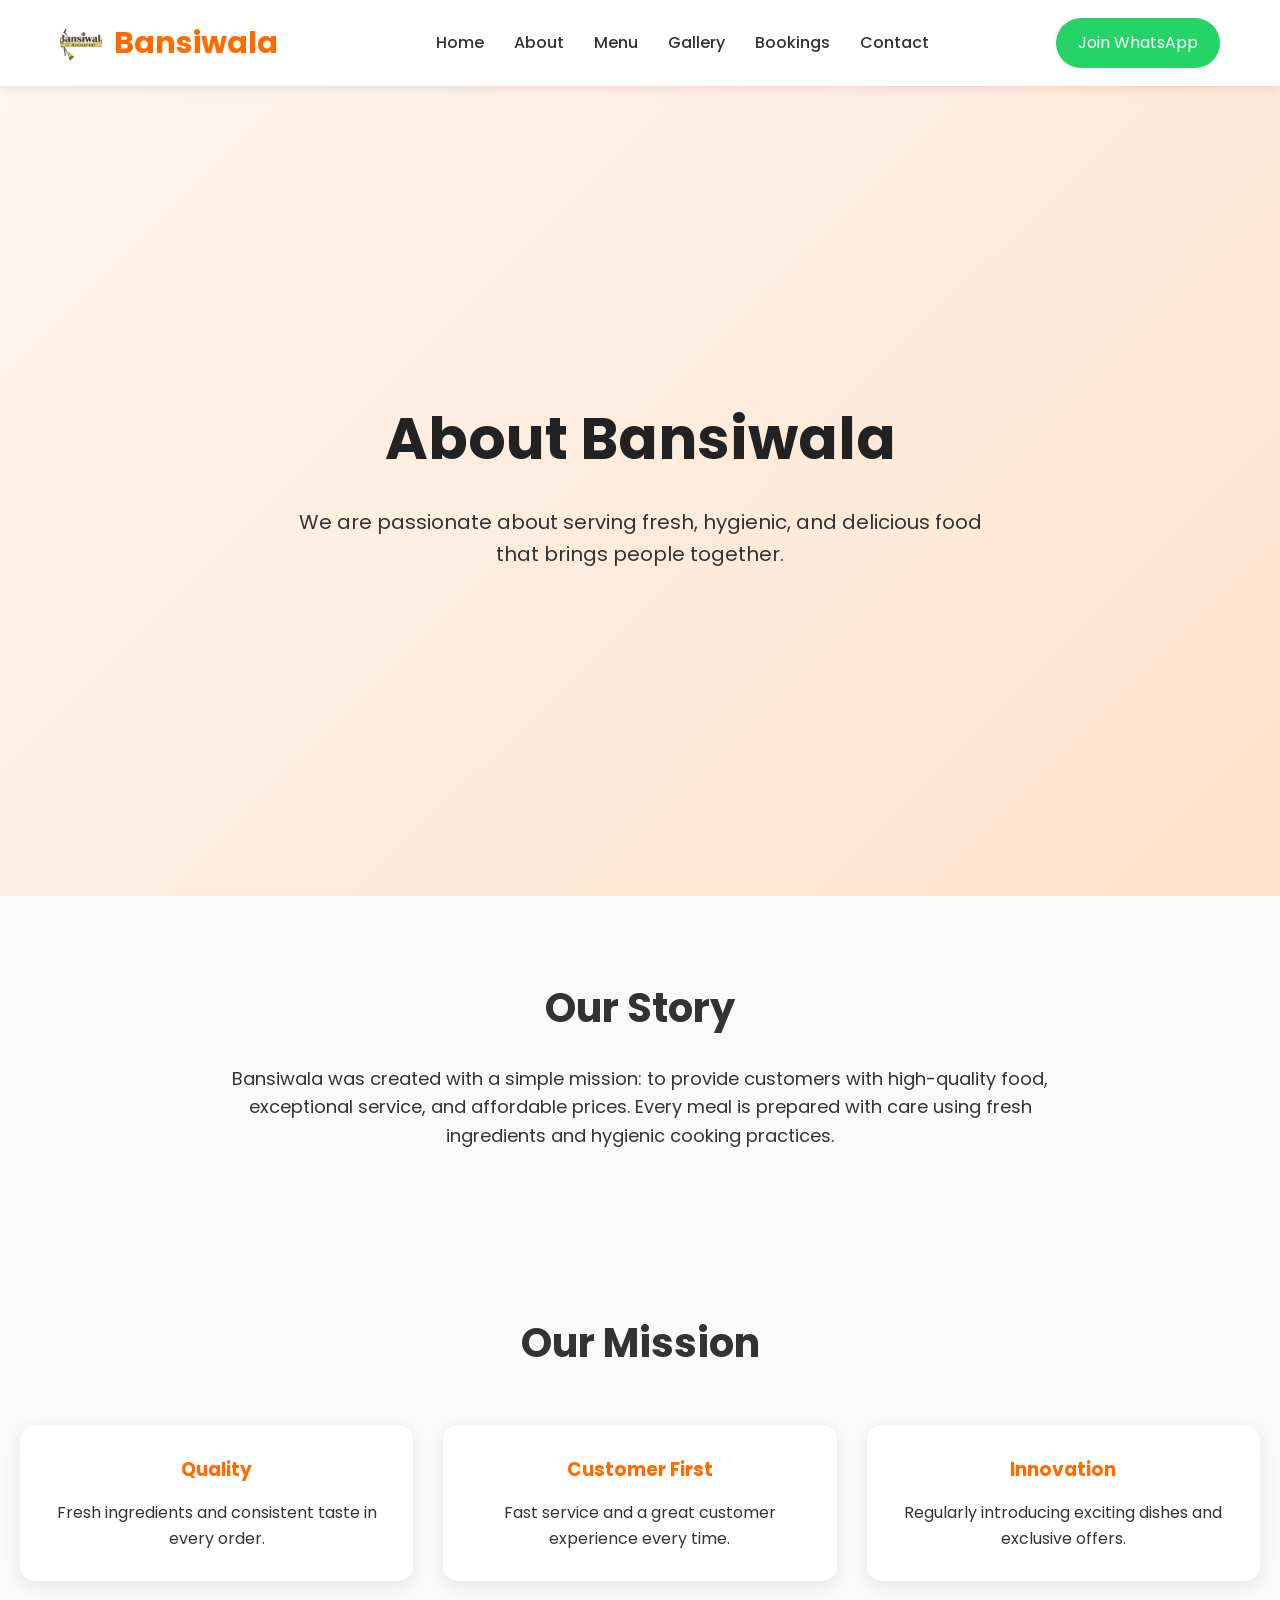
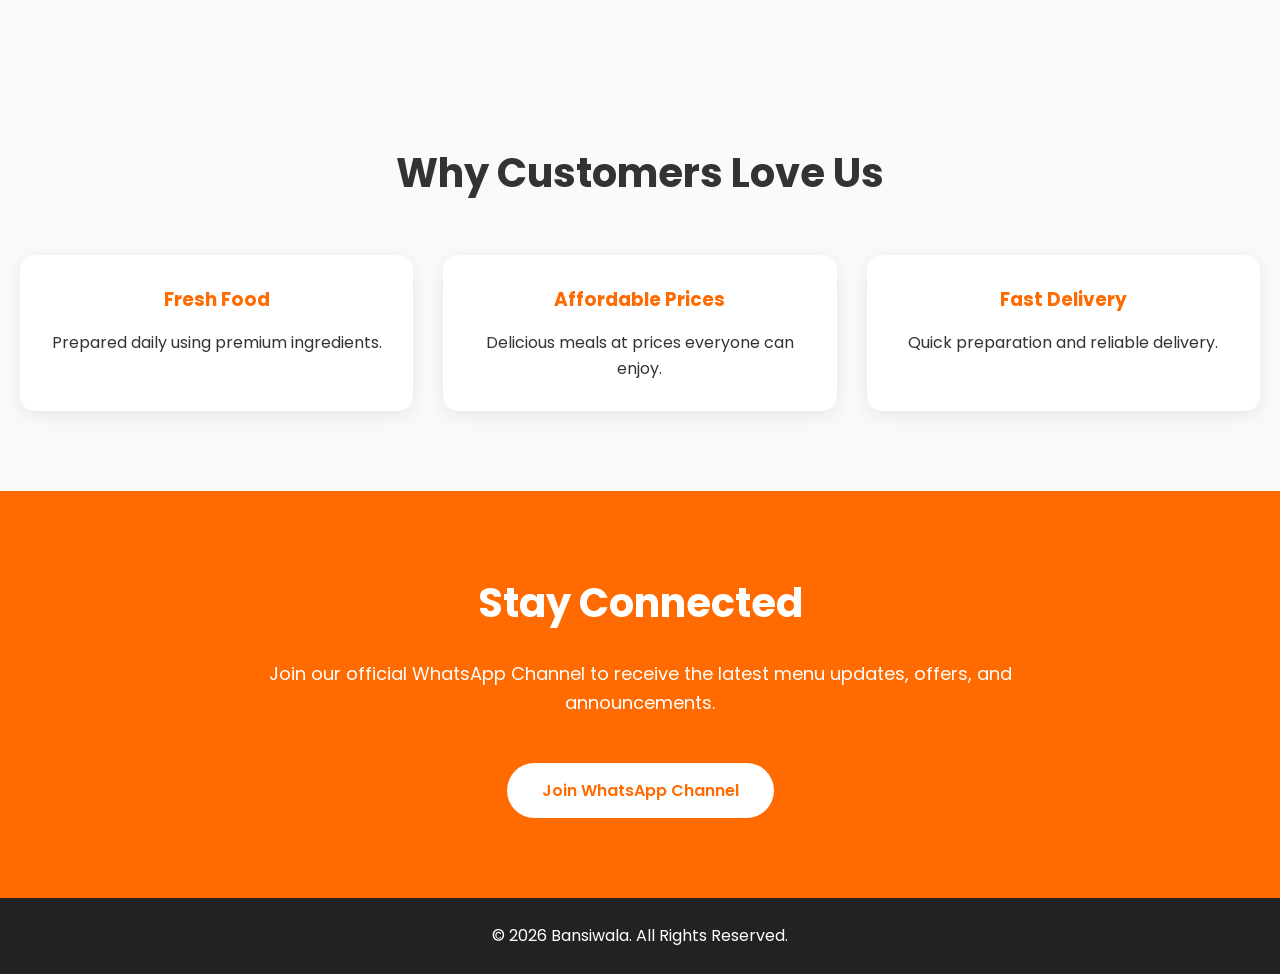
==== commit cbfc6a20: "Add bookings page and menu updates" ====
--- a/about.html
+++ b/about.html
@@ -23,6 +23,7 @@
                 <li><a href="about.html" class="active">About</a></li>
                 <li><a href="menu.html">Menu</a></li>
                 <li><a href="gallery.html">Gallery</a></li>
+                <li><a href="bookings.html">Bookings</a></li>
                 <li><a href="contact.html">Contact</a></li>
             </ul>
 
--- a/css/style.css
+++ b/css/style.css
@@ -43,8 +43,10 @@
 
 .logo-img{
     width:42px;
-    height:auto;
+    height:42px;
     display:block;
+    border-radius:50%;
+    object-fit:cover;
 }
 
 .logo h2{
@@ -87,6 +89,341 @@
     background:#1ea952;
 }
 
+.cart-btn{
+    background:#ff6b00;
+    color:#fff;
+    padding:12px 20px;
+    border-radius:40px;
+    border:none;
+    cursor:pointer;
+    font-weight:600;
+    transition:.3s;
+}
+
+.cart-btn:hover{
+    background:#e65c00;
+}
+
+.add-to-cart{
+    background:#ff6b00;
+    color:#fff;
+    border:none;
+    padding:12px 18px;
+    border-radius:10px;
+    cursor:pointer;
+    font-weight:600;
+    transition:.3s;
+}
+
+.add-to-cart:hover{
+    background:#e65c00;
+}
+
+.modal{
+    display:none;
+    position:fixed;
+    inset:0;
+    background:rgba(0,0,0,0.45);
+    align-items:center;
+    justify-content:center;
+    padding:20px;
+    z-index:2000;
+}
+
+.modal.open{
+    display:flex;
+}
+
+.modal-content{
+    width:100%;
+    max-width:580px;
+    background:#fffefb;
+    padding:28px 24px 24px;
+    border-radius:26px;
+    box-shadow:0 28px 100px rgba(0,0,0,0.18);
+    position:relative;
+    border:1px solid rgba(255,107,0,0.22);
+}
+
+.modal-content h2{
+    margin:0 0 18px;
+    color:#ff6b00;
+    font-size:28px;
+    letter-spacing:.2px;
+    text-align:center;
+}
+
+#cartItems{
+    max-height:420px;
+    overflow-y:auto;
+    padding-right:6px;
+    margin-bottom:14px;
+}
+
+#cartItems::-webkit-scrollbar{
+    width:8px;
+}
+
+#cartItems::-webkit-scrollbar-track{
+    background:transparent;
+}
+
+#cartItems::-webkit-scrollbar-thumb{
+    background:rgba(255,107,0,0.35);
+    border-radius:999px;
+}
+
+.cart-total{
+    background:#fff7ed;
+    border:1px solid rgba(255,107,0,0.12);
+    padding:18px 20px;
+    border-radius:18px;
+    display:flex;
+    justify-content:space-between;
+    align-items:center;
+    gap:12px;
+}
+
+.cart-total h3{
+    margin:0;
+    font-size:18px;
+    color:#333;
+}
+
+.cart-total span{
+    color:#ff6b00;
+    font-weight:700;
+    font-size:20px;
+}
+
+.cart-item{
+    display:flex;
+    justify-content:space-between;
+    align-items:center;
+    gap:14px;
+    padding:18px 18px;
+    border-radius:18px;
+    background:#fff;
+    margin-bottom:14px;
+    border:1px solid rgba(255,107,0,0.12);
+}
+
+.cart-item:last-child{
+    margin-bottom:0;
+}
+
+.cart-item h4{
+    font-size:17px;
+    margin:0 0 8px;
+}
+
+.cart-item p{
+    margin:0;
+    color:#666;
+    font-size:15px;
+}
+
+.cart-item-right{
+    display:flex;
+    align-items:center;
+    gap:10px;
+    flex-wrap:wrap;
+    justify-content:flex-end;
+    min-width:145px;
+}
+
+.qty-controls{
+    display:flex;
+    align-items:center;
+    gap:8px;
+    margin-top:10px;
+}
+
+.qty-btn{
+    width:32px;
+    height:32px;
+    border:none;
+    background:#ff6b00;
+    color:#fff;
+    border-radius:10px;
+    cursor:pointer;
+    font-size:18px;
+    line-height:1;
+    transition:.3s;
+}
+
+.qty-btn:hover{
+    background:#e65c00;
+}
+
+.qty-value{
+    min-width:28px;
+    text-align:center;
+    font-weight:700;
+}
+
+.remove-item-btn{
+    background:#fff;
+    color:#ff6b00;
+    border:1px solid #ff6b00;
+    border-radius:10px;
+    padding:8px 14px;
+    cursor:pointer;
+    transition:.3s;
+}
+
+.remove-item-btn:hover{
+    background:#ff6b00;
+    color:#fff;
+}
+
+.checkout-btn{
+    background:#ff6b00;
+    color:#fff;
+    border:none;
+    padding:14px 25px;
+    border-radius:14px;
+    cursor:pointer;
+    transition:.3s;
+    width:100%;
+    font-size:16px;
+}
+
+.checkout-btn:hover{
+    background:#e65c00;
+}
+
+@media(max-width:640px){
+    .cart-item{
+        flex-direction:column;
+        align-items:flex-start;
+    }
+
+    .cart-item-right{
+        width:100%;
+        justify-content:space-between;
+    }
+
+    .cart-total{
+        flex-direction:column;
+        align-items:flex-start;
+    }
+}
+
+.close{
+    position:absolute;
+    top:18px;
+    right:18px;
+    width:38px;
+    height:38px;
+    display:flex;
+    align-items:center;
+    justify-content:center;
+    cursor:pointer;
+    border-radius:50%;
+    background:#f5f5f5;
+    font-size:22px;
+    color:#333;
+}
+
+.cart-item{
+    display:flex;
+    justify-content:space-between;
+    align-items:center;
+    gap:12px;
+    padding:18px 16px;
+    border-radius:14px;
+    background:#fff7ed;
+    margin-bottom:12px;
+    border:1px solid rgba(255,107,0,0.12);
+}
+
+.cart-item:last-child{
+    border-bottom:none;
+}
+
+.cart-item h4{
+    font-size:16px;
+    margin:0;
+}
+
+.cart-item span{
+    font-weight:700;
+}
+
+.cart-item-right{
+    display:flex;
+    align-items:center;
+    gap:10px;
+}
+
+.qty-controls{
+    display:flex;
+    align-items:center;
+    gap:8px;
+    margin-top:8px;
+}
+
+.qty-btn{
+    width:32px;
+    height:32px;
+    border:none;
+    background:#ff6b00;
+    color:#fff;
+    border-radius:8px;
+    cursor:pointer;
+    font-size:18px;
+    line-height:1;
+    transition:.3s;
+}
+
+.qty-btn:hover{
+    background:#e65c00;
+}
+
+.qty-value{
+    min-width:28px;
+    text-align:center;
+    font-weight:600;
+}
+
+.remove-item-btn{
+    background:#fff;
+    color:#ff6b00;
+    border:1px solid #ff6b00;
+    border-radius:10px;
+    padding:8px 12px;
+    cursor:pointer;
+    transition:.3s;
+}
+
+.remove-item-btn:hover{
+    background:#ff6b00;
+    color:#fff;
+}
+
+.cart-actions{
+    display:flex;
+    justify-content:flex-end;
+    gap:12px;
+    flex-wrap:wrap;
+    margin-top:18px;
+}
+
+.checkout-btn{
+    background:#ff6b00;
+    color:#fff;
+    border:none;
+    padding:12px 20px;
+    border-radius:10px;
+    cursor:pointer;
+    transition:.3s;
+}
+
+.checkout-btn:hover{
+    background:#e65c00;
+}
+
 /* ================= HERO ================= */
 
 .hero{
@@ -148,6 +485,106 @@
     max-width:850px;
     margin:auto;
     font-size:18px;
+}
+
+.booking-section{
+    display:grid;
+    grid-template-columns:1.1fr 1fr;
+    gap:32px;
+    align-items:start;
+    padding:60px 20px 80px;
+    max-width:1200px;
+    margin:auto;
+}
+
+.booking-info,
+.booking-form-card{
+    background:#fff;
+    border-radius:24px;
+    padding:30px;
+    box-shadow:0 10px 30px rgba(0,0,0,0.08);
+}
+
+.booking-info h2,
+.booking-form-card h2{
+    color:#ff6b00;
+    margin-bottom:12px;
+    text-align:left;
+}
+
+.booking-info p,
+.booking-form-card p{
+    text-align:left;
+    max-width:none;
+}
+
+.service-cards{
+    display:grid;
+    gap:16px;
+    margin-top:20px;
+}
+
+.service-card{
+    background:#fff7ed;
+    border:1px solid rgba(255,107,0,0.15);
+    border-radius:16px;
+    padding:16px 18px;
+}
+
+.booking-form-card form{
+    display:grid;
+    gap:16px;
+}
+
+.booking-form-card label{
+    display:grid;
+    gap:8px;
+    font-weight:600;
+    color:#333;
+}
+
+.booking-form-card input,
+.booking-form-card select,
+.booking-form-card textarea{
+    width:100%;
+    padding:12px 14px;
+    border-radius:12px;
+    border:1px solid #ddd;
+    font-size:15px;
+}
+
+.booking-form-card input:focus,
+.booking-form-card select:focus,
+.booking-form-card textarea:focus{
+    outline:none;
+    border-color:#ff6b00;
+    box-shadow:0 0 0 2px rgba(255,107,0,0.12);
+}
+
+.submit-btn{
+    background:#ff6b00;
+    color:#fff;
+    border:none;
+    padding:14px 20px;
+    border-radius:12px;
+    cursor:pointer;
+    font-weight:600;
+    transition:.3s;
+}
+
+.submit-btn:hover{
+    background:#e65c00;
+}
+
+.form-message{
+    color:#1ea952;
+    font-weight:600;
+}
+
+@media (max-width: 900px){
+    .booking-section{
+        grid-template-columns:1fr;
+    }
 }
 
 /* ================= FEATURED ================= */
